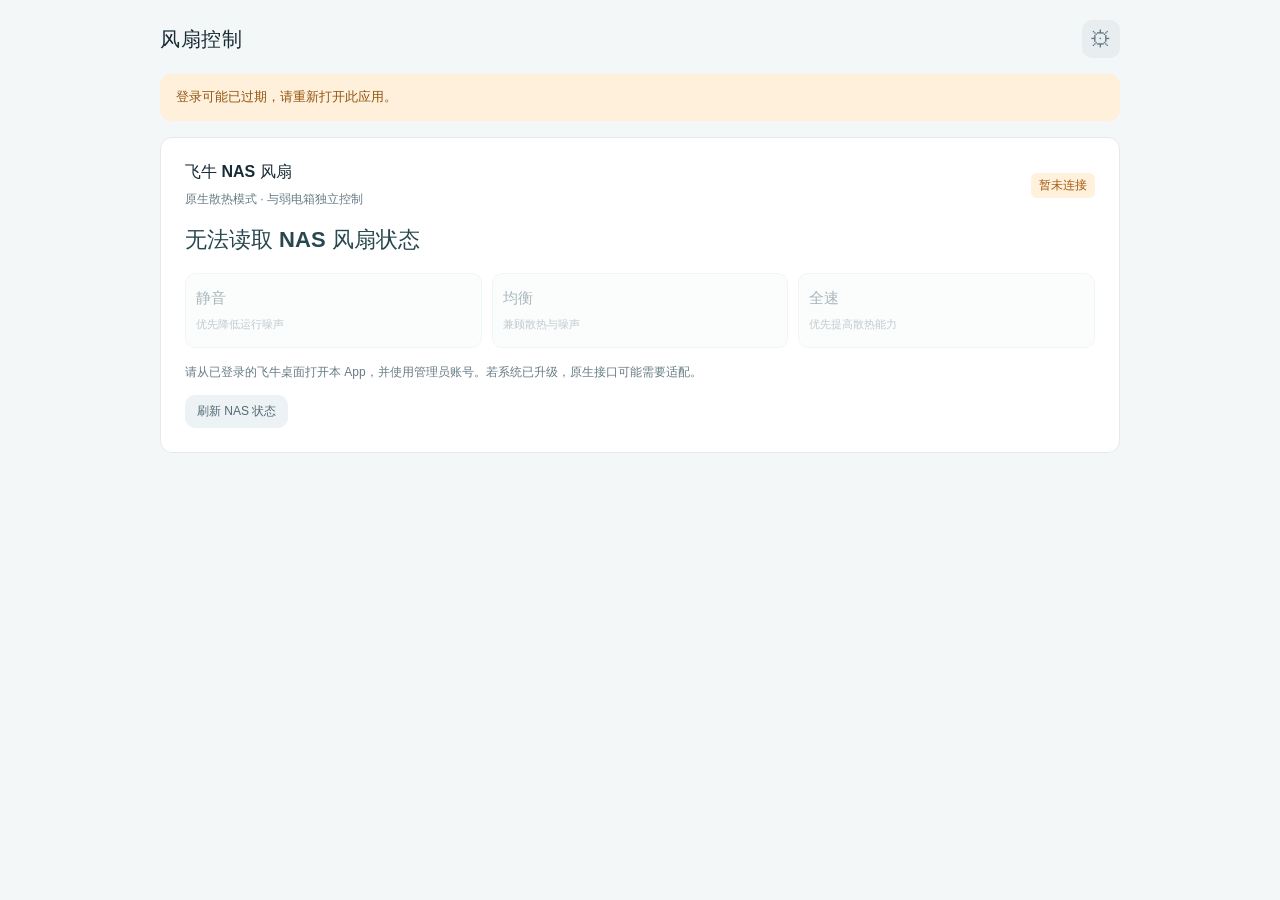
==== packages/resmonpro/app/ui/fan/index.html @ 7d9dfbcb "Integrate NAS and cabinet fan controls into Resource Manager Pro" ====
<!doctype html>
<html lang="zh-CN"><head><meta charset="utf-8"><meta name="viewport" content="width=device-width,initial-scale=1,viewport-fit=cover"><meta name="fan-csrf" content="__CSRF__"><title>风扇控制</title><!--FNOS_IMPORT_MAP--><link rel="stylesheet" href="style.css"><script src="app.js" defer></script></head>
<body><main>
<header><div><div class="eyebrow">设备控制</div><h1>风扇控制</h1></div><button id="settings" class="icon-button" aria-label="连接设置" title="连接设置">⚙</button></header>
<div id="notice" class="notice" role="status" hidden></div>
<section id="setup" class="card setup" hidden><span class="tag">首次连接</span><h2>连接本机 Home Assistant</h2><p>粘贴长期访问令牌，连接已有的弱电箱风扇与温控策略。</p><form id="connection-form"><label for="token">长期访问令牌</label><input id="token" name="token" type="password" autocomplete="off" placeholder="输入令牌" required><label for="fan-entity">风扇实体 ID</label><input id="fan-entity" value="fan.cabinet" required><label for="temperature-entity">温度实体 ID</label><input id="temperature-entity" value="sensor.cabinet_temperature" required><button class="primary" type="submit">连接设备</button><button id="cancel-settings" class="secondary" type="button" hidden>取消</button></form><p class="small">令牌只保存在 NAS 应用数据目录，不会显示在设备页面。连接地址：本机 8123 端口。</p></section>
<section class="card nas-control" aria-labelledby="nas-title"><div class="section-head"><div><h2 id="nas-title">飞牛 NAS 风扇</h2><p class="small nas-subtitle">原生散热模式 · 与弱电箱独立控制</p></div><span id="nas-mode-label" class="tag neutral">正在连接</span></div><div id="nas-rpm" class="nas-rpm">正在读取转速…</div><div class="nas-modes" role="group" aria-label="飞牛风扇模式"><button data-nas-mode="1" disabled><b>静音</b><span>优先降低运行噪声</span></button><button data-nas-mode="2" disabled><b>均衡</b><span>兼顾散热与噪声</span></button><button data-nas-mode="3" disabled><b>全速</b><span>优先提高散热能力</span></button></div><p id="nas-status" class="small" role="status">使用当前飞牛登录读取设备能力，不需要另填 NAS 密码。</p><button id="nas-refresh" class="secondary" type="button">刷新 NAS 状态</button></section>
<div id="dashboard" hidden>
<div class="device-heading"><h2>弱电箱风扇</h2><span class="muted">USB 调速器 · 1–100%</span></div><section class="card hero"><div class="fan-visual"><svg id="fan-icon" viewBox="0 0 120 120" aria-hidden="true"><circle class="fan-ring" cx="60" cy="60" r="54"/><g id="blades"><path d="M60 56C38 51 35 31 44 22C55 10 76 23 72 36Z"/><path d="M64 60C69 38 89 35 98 44C110 55 97 76 84 72Z"/><path d="M60 64C82 69 85 89 76 98C65 110 44 97 48 84Z"/><path d="M56 60C51 82 31 85 22 76C10 65 23 44 36 48Z"/></g><circle class="hub" cx="60" cy="60" r="10"/></svg></div><div class="hero-reading"><span id="fan-state" class="tag">正在读取</span><div class="big-number"><span id="actual-speed">—</span><span class="unit">%</span></div><p id="voltage">设备回读 · 输出电压约 — V</p></div><div class="temperature"><span>弱电箱温度</span><strong><span id="temperature">—</span><small> °C</small></strong><span id="temperature-age" class="small">等待传感器</span></div></section>
<section class="card control"><div class="section-head"><h2>运行模式</h2><span id="mode-label" class="muted">—</span></div><div class="mode-switch" role="group" aria-label="运行模式"><button id="auto-mode" aria-pressed="false">自动温控</button><button id="manual-mode" aria-pressed="false">手动控制</button></div><p id="mode-description" class="description">正在读取控制模式…</p><div class="slider-head"><label for="speed">目标转速</label><strong><output id="target-speed">30</output><span>%</span></strong></div><input type="range" id="speed" min="1" max="100" value="30" step="1" aria-label="目标转速"><div class="range-labels"><span>1% · 约 2.5V</span><span>100% · 约 5V</span></div><div class="presets" role="group" aria-label="快捷档位"><button data-speed="1">最低 <b>1%</b></button><button data-speed="30">低速 <b>30%</b></button><button data-speed="60">高速 <b>60%</b></button><button data-speed="100">满速 <b>100%</b></button></div><div class="actions"><button id="apply" class="primary">应用转速</button><button id="power-off" class="secondary">关闭风扇</button></div><p class="small">应用转速或关闭风扇会切换到手动模式，暂停自动温控，直到你切回自动。</p></section>
<section class="card policy"><div class="section-head"><h2>温控策略参考</h2><span class="tag neutral">原方案默认值</span></div><div class="policy-grid"><div><span>低于 38°C</span><strong>1%</strong></div><div><span>达到 38°C</span><strong>30%</strong></div><div><span>达到 40°C</span><strong>60%</strong></div><div><span>达到 43°C</span><strong>100%</strong></div></div><p>实际运行以 Home Assistant 自动化配置为准。夜间 00:00–06:00 满速。白天低于 41 / 38 / 36°C 持续 10 分钟，逐档降至 60 / 30 / 1%。温度不可用时满速。</p></section>
<footer><span id="sync-time">正在同步…</span><span>电压按默认最低 2.5V 估算 · 无实际转速传感器</span></footer>
</div></main></body></html>
---- packages/resmonpro/app/ui/fan/style.css ----
:root{font-family:-apple-system,BlinkMacSystemFont,"PingFang SC","Microsoft YaHei",sans-serif;color:#172b34;background:#f4f7f8;font-synthesis:none;--accent:#087b68;--muted:#667b84}*{box-sizing:border-box}body{margin:0}main{max-width:960px;margin:auto;padding:30px 28px}header{display:flex;align-items:center;justify-content:space-between;margin:0 0 24px}.eyebrow{font-size:12px;letter-spacing:2px;color:var(--muted);margin-bottom:7px}h1{font-size:25px;letter-spacing:.5px;margin:0;font-weight:650}h2{font-size:16px;font-weight:600;margin:0}button,input{font:inherit}button{cursor:pointer;border:0;border-radius:10px;font-size:14px;transition:background .15s,transform .15s}button:active{transform:translateY(1px)}button:focus-visible,input:focus-visible{outline:3px solid #63c7b5;outline-offset:3px}button:disabled{opacity:.45;cursor:wait}.icon-button{width:38px;height:38px;font-size:22px;color:#647780;background:#e8eef0}.card{background:#fff;border:1px solid #e3eaed;border-radius:18px;padding:24px;margin-bottom:18px;box-shadow:0 4px 16px #1e455104}.hero{display:flex;align-items:center;gap:24px;min-height:204px;background:linear-gradient(115deg,#f9fffd,#fff 70%)}.fan-visual{width:126px;height:126px;flex-shrink:0}svg{width:100%;height:100%}.fan-ring{fill:#e9f5f0;stroke:#d7eae3;stroke-width:1}.hub{fill:#fff;stroke:#087b68;stroke-width:3}#blades{fill:#087b68;transform-origin:60px 60px}.spinning #blades{animation:spin 5s linear infinite}@keyframes spin{to{transform:rotate(360deg)}}.hero-reading{flex:1}.tag{display:inline-block;color:#087b68;background:#e8f5ef;border-radius:6px;padding:4px 8px;font-size:12px;font-weight:500}.tag.off,.tag.neutral{color:#6e7e84;background:#eef2f4}.tag.warning{color:#a45a12;background:#fff1dc}.big-number{font-size:58px;font-weight:600;line-height:1.2;margin-top:8px;letter-spacing:-2px}.unit{font-size:21px;letter-spacing:0;margin-left:4px;color:#77898f}.hero-reading p{font-size:12px;color:var(--muted);margin:7px 0 0}.temperature{border-left:1px solid #e2eaed;padding-left:28px;display:flex;flex-direction:column;gap:9px;font-size:13px;color:var(--muted)}.temperature strong{font-size:30px;color:#223c43;font-weight:550}.temperature small{font-size:15px}.small{font-size:12px;color:var(--muted);line-height:1.7}.section-head{display:flex;align-items:center;justify-content:space-between;gap:12px;margin-bottom:16px}.muted{font-size:12px;color:var(--muted)}.mode-switch{display:flex;padding:4px;background:#f0f4f5;border-radius:12px;gap:4px}.mode-switch button{width:50%;background:transparent;color:#71838b;padding:11px}.mode-switch button[aria-pressed=true]{background:#fff;color:#087b68;box-shadow:0 2px 5px #173a4510;font-weight:600}.description{color:var(--muted);font-size:13px;line-height:1.7;margin:12px 0 24px;min-height:23px}.slider-head{display:flex;justify-content:space-between;align-items:center;margin-bottom:12px;font-size:14px}.slider-head strong{font-size:24px;font-weight:550}.slider-head strong span{font-size:14px;color:var(--muted);margin-left:3px}input[type=range]{width:100%;accent-color:var(--accent);height:24px;margin:0}.range-labels{display:flex;justify-content:space-between;color:#7b8d94;font-size:11px;margin-top:3px}.presets{display:grid;grid-template-columns:repeat(4,1fr);gap:9px;margin:20px 0}.presets button{padding:12px 6px;background:#f5f8f8;border:1px solid #e6edee;color:#74858c;font-size:12px}.presets b{display:block;font-size:16px;margin-top:5px;color:#314f57;font-weight:550}.presets button.selected{background:#eaf6f1;border-color:#94cbb7}.presets button.selected b{color:#087b68}.actions{display:flex;gap:10px}.primary,.secondary{padding:12px 20px;font-weight:500}.primary{background:#087b68;color:white;flex:1}.primary:hover{background:#056451}.secondary{color:#526a74;background:#edf2f4}.control>.small{margin:13px 0 0}.policy-grid{display:grid;grid-template-columns:repeat(4,1fr);gap:12px}.policy-grid div{border-left:2px solid #d9eae4;padding:2px 0 2px 12px}.policy-grid span{display:block;font-size:12px;color:var(--muted);margin-bottom:7px}.policy-grid strong{font-size:19px;font-weight:550}.policy p{font-size:12px;color:var(--muted);line-height:1.85;margin:17px 0 0}footer{display:flex;justify-content:space-between;gap:14px;color:#8a9ba1;font-size:11px;line-height:1.8;padding:0 4px 18px}.notice{padding:13px 16px;border-radius:11px;background:#fff0db;color:#925512;font-size:13px;line-height:1.6;margin-bottom:16px}.notice.success{color:#09674c;background:#e2f3e9}.setup h2{margin:16px 0 0}.setup p{color:var(--muted);font-size:13px;line-height:1.8}.setup label{display:block;font-size:13px;margin:18px 0 8px}.setup input{display:block;width:100%;padding:12px;border:1px solid #ccd9df;border-radius:9px;margin-bottom:14px}.setup button{margin-right:8px}[hidden]{display:none!important}@media(max-width:580px){main{padding:20px 14px}.card{padding:19px;border-radius:15px}.hero{gap:14px;flex-wrap:wrap;min-height:0}.fan-visual{width:94px;height:94px}.big-number{font-size:48px}.temperature{flex-basis:100%;flex-direction:row;justify-content:space-between;align-items:center;padding:16px 0 0;border:0;border-top:1px solid #e2eaed}.temperature strong{font-size:23px}.temperature .small{font-size:10px}.policy-grid{gap:8px}.policy-grid div{padding-left:8px}.policy-grid span{font-size:11px}.actions{gap:8px}.primary,.secondary{padding:12px 15px}footer{flex-direction:column;gap:1px}.description{margin-bottom:19px}}@media(prefers-reduced-motion:reduce){.spinning #blades{animation:none}}

.device-heading{display:flex;align-items:center;justify-content:space-between;margin:24px 4px 14px}.nas-subtitle{margin:6px 0 0}.nas-rpm{font-size:22px;font-weight:550;color:#28474f;margin:3px 0 18px}.nas-modes{display:grid;grid-template-columns:repeat(3,1fr);gap:10px}.nas-modes button{padding:15px 10px;border:1px solid #e3eaed;background:#f7f9fa;color:#42606a;text-align:left}.nas-modes b{display:block;font-size:15px;font-weight:550;margin-bottom:7px}.nas-modes span{font-size:11px;color:#788d95}.nas-modes button[aria-pressed=true]{background:#eaf6f1;border-color:#80bfa9;color:#087b68}.nas-control>.secondary{font-size:12px;padding:8px 12px}.nas-control>.small{margin:14px 0 12px}@media(max-width:580px){.nas-modes{gap:7px}.nas-modes button{padding:13px 9px}.nas-modes span{font-size:10px}.nas-rpm{font-size:19px}}

:root{--accent:#3487fb}main{padding:20px;max-width:1000px}.eyebrow{display:none}h1{font-size:20px}.card{box-shadow:none;border-radius:12px}header{margin-bottom:16px}.primary{background:#3487fb}.primary:hover{background:#246fda}.mode-switch button[aria-pressed=true],.presets button.selected b,.nas-modes button[aria-pressed=true]{color:#3487fb}.hero{background:#fff}
:root[data-theme=dark]{color-scheme:dark;color:#eeeef3;background:#1e1e22;--muted:#92929a}:root[data-theme=dark] .card{background:#28282d;border-color:#3a3a41}:root[data-theme=dark] .hero{background:#28282d}:root[data-theme=dark] button,:root[data-theme=dark] .mode-switch,:root[data-theme=dark] input:not([type=range]){background:#38383d;color:#eeeef3;border-color:#48484e}:root[data-theme=dark] button[aria-pressed=true],:root[data-theme=dark] .presets button.selected{background:#253c5a;border-color:#3487fb}:root[data-theme=dark] .primary{background:#3487fb}:root[data-theme=dark] .temperature strong,:root[data-theme=dark] .nas-rpm,:root[data-theme=dark] .presets b{color:#eeeef3}
@media(max-width:580px){main{padding:14px 12px}.card{padding:16px}.section-head,.device-heading{flex-wrap:wrap}.temperature{flex-wrap:wrap}.nas-modes span{line-height:1.5}.nas-modes button{min-width:0}.presets{grid-template-columns:repeat(2,1fr)}.policy-grid{grid-template-columns:repeat(2,1fr)}}
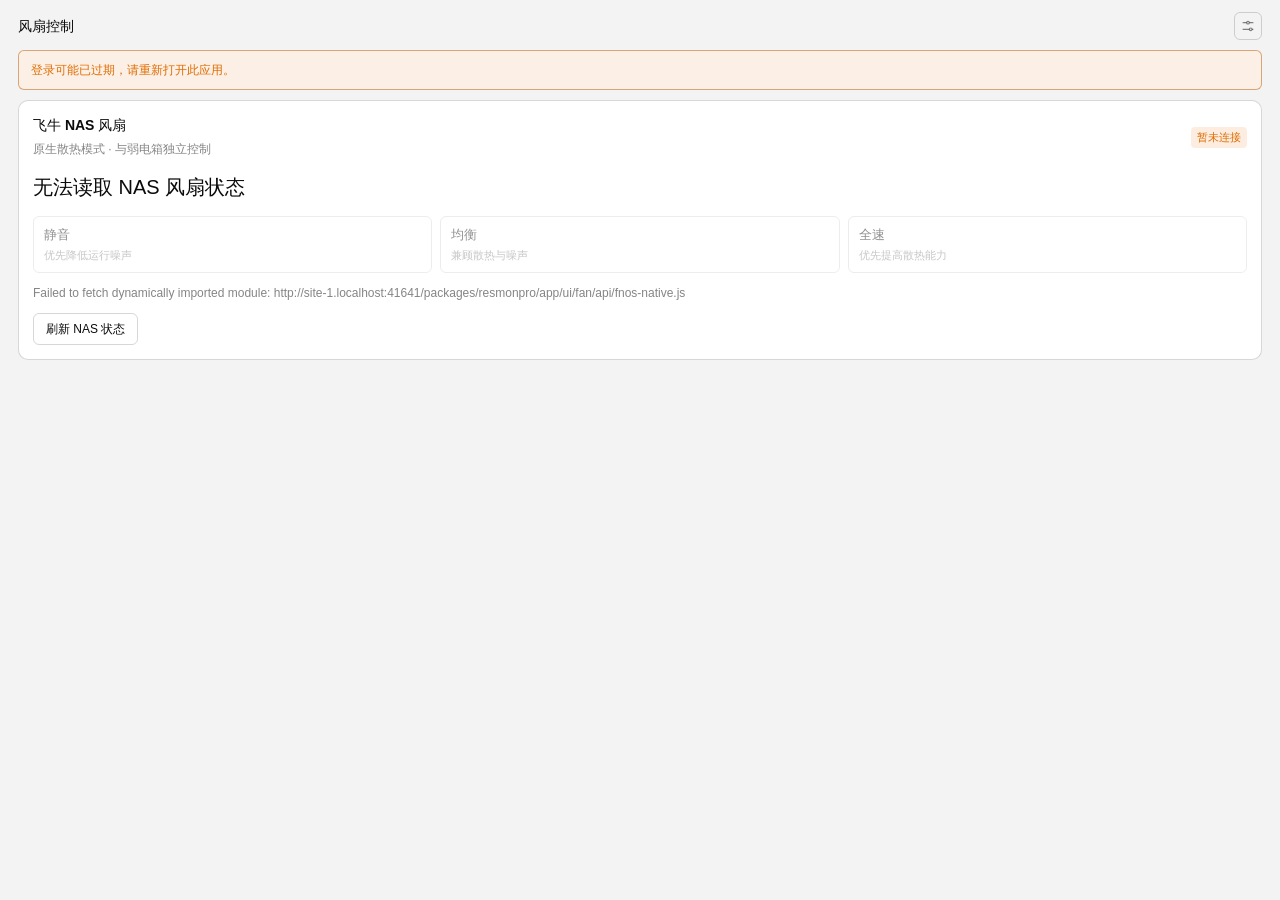
==== commit 589f6f46: "Match fan controls to shared Pro theme and compact components" ====
--- a/packages/resmonpro/app/ui/fan/index.html
+++ b/packages/resmonpro/app/ui/fan/index.html
@@ -1,7 +1,7 @@
 <!doctype html>
 <html lang="zh-CN"><head><meta charset="utf-8"><meta name="viewport" content="width=device-width,initial-scale=1,viewport-fit=cover"><meta name="fan-csrf" content="__CSRF__"><title>风扇控制</title><!--FNOS_IMPORT_MAP--><link rel="stylesheet" href="style.css"><script src="app.js" defer></script></head>
 <body><main>
-<header><div><div class="eyebrow">设备控制</div><h1>风扇控制</h1></div><button id="settings" class="icon-button" aria-label="连接设置" title="连接设置">⚙</button></header>
+<header><div><h1>风扇控制</h1></div><button id="settings" class="icon-button" aria-label="连接设置" title="连接设置"><svg viewBox="0 0 24 24" fill="none" stroke="currentColor" stroke-width="1.7" aria-hidden="true"><path d="M4 7h6m4 0h6M4 17h10m4 0h2"/><circle cx="12" cy="7" r="2"/><circle cx="16" cy="17" r="2"/></svg></button></header>
 <div id="notice" class="notice" role="status" hidden></div>
 <section id="setup" class="card setup" hidden><span class="tag">首次连接</span><h2>连接本机 Home Assistant</h2><p>粘贴长期访问令牌，连接已有的弱电箱风扇与温控策略。</p><form id="connection-form"><label for="token">长期访问令牌</label><input id="token" name="token" type="password" autocomplete="off" placeholder="输入令牌" required><label for="fan-entity">风扇实体 ID</label><input id="fan-entity" value="fan.cabinet" required><label for="temperature-entity">温度实体 ID</label><input id="temperature-entity" value="sensor.cabinet_temperature" required><button class="primary" type="submit">连接设备</button><button id="cancel-settings" class="secondary" type="button" hidden>取消</button></form><p class="small">令牌只保存在 NAS 应用数据目录，不会显示在设备页面。连接地址：本机 8123 端口。</p></section>
 <section class="card nas-control" aria-labelledby="nas-title"><div class="section-head"><div><h2 id="nas-title">飞牛 NAS 风扇</h2><p class="small nas-subtitle">原生散热模式 · 与弱电箱独立控制</p></div><span id="nas-mode-label" class="tag neutral">正在连接</span></div><div id="nas-rpm" class="nas-rpm">正在读取转速…</div><div class="nas-modes" role="group" aria-label="飞牛风扇模式"><button data-nas-mode="1" disabled><b>静音</b><span>优先降低运行噪声</span></button><button data-nas-mode="2" disabled><b>均衡</b><span>兼顾散热与噪声</span></button><button data-nas-mode="3" disabled><b>全速</b><span>优先提高散热能力</span></button></div><p id="nas-status" class="small" role="status">使用当前飞牛登录读取设备能力，不需要另填 NAS 密码。</p><button id="nas-refresh" class="secondary" type="button">刷新 NAS 状态</button></section>
--- a/packages/resmonpro/app/ui/fan/style.css
+++ b/packages/resmonpro/app/ui/fan/style.css
@@ -1,7 +1,106 @@
-:root{font-family:-apple-system,BlinkMacSystemFont,"PingFang SC","Microsoft YaHei",sans-serif;color:#172b34;background:#f4f7f8;font-synthesis:none;--accent:#087b68;--muted:#667b84}*{box-sizing:border-box}body{margin:0}main{max-width:960px;margin:auto;padding:30px 28px}header{display:flex;align-items:center;justify-content:space-between;margin:0 0 24px}.eyebrow{font-size:12px;letter-spacing:2px;color:var(--muted);margin-bottom:7px}h1{font-size:25px;letter-spacing:.5px;margin:0;font-weight:650}h2{font-size:16px;font-weight:600;margin:0}button,input{font:inherit}button{cursor:pointer;border:0;border-radius:10px;font-size:14px;transition:background .15s,transform .15s}button:active{transform:translateY(1px)}button:focus-visible,input:focus-visible{outline:3px solid #63c7b5;outline-offset:3px}button:disabled{opacity:.45;cursor:wait}.icon-button{width:38px;height:38px;font-size:22px;color:#647780;background:#e8eef0}.card{background:#fff;border:1px solid #e3eaed;border-radius:18px;padding:24px;margin-bottom:18px;box-shadow:0 4px 16px #1e455104}.hero{display:flex;align-items:center;gap:24px;min-height:204px;background:linear-gradient(115deg,#f9fffd,#fff 70%)}.fan-visual{width:126px;height:126px;flex-shrink:0}svg{width:100%;height:100%}.fan-ring{fill:#e9f5f0;stroke:#d7eae3;stroke-width:1}.hub{fill:#fff;stroke:#087b68;stroke-width:3}#blades{fill:#087b68;transform-origin:60px 60px}.spinning #blades{animation:spin 5s linear infinite}@keyframes spin{to{transform:rotate(360deg)}}.hero-reading{flex:1}.tag{display:inline-block;color:#087b68;background:#e8f5ef;border-radius:6px;padding:4px 8px;font-size:12px;font-weight:500}.tag.off,.tag.neutral{color:#6e7e84;background:#eef2f4}.tag.warning{color:#a45a12;background:#fff1dc}.big-number{font-size:58px;font-weight:600;line-height:1.2;margin-top:8px;letter-spacing:-2px}.unit{font-size:21px;letter-spacing:0;margin-left:4px;color:#77898f}.hero-reading p{font-size:12px;color:var(--muted);margin:7px 0 0}.temperature{border-left:1px solid #e2eaed;padding-left:28px;display:flex;flex-direction:column;gap:9px;font-size:13px;color:var(--muted)}.temperature strong{font-size:30px;color:#223c43;font-weight:550}.temperature small{font-size:15px}.small{font-size:12px;color:var(--muted);line-height:1.7}.section-head{display:flex;align-items:center;justify-content:space-between;gap:12px;margin-bottom:16px}.muted{font-size:12px;color:var(--muted)}.mode-switch{display:flex;padding:4px;background:#f0f4f5;border-radius:12px;gap:4px}.mode-switch button{width:50%;background:transparent;color:#71838b;padding:11px}.mode-switch button[aria-pressed=true]{background:#fff;color:#087b68;box-shadow:0 2px 5px #173a4510;font-weight:600}.description{color:var(--muted);font-size:13px;line-height:1.7;margin:12px 0 24px;min-height:23px}.slider-head{display:flex;justify-content:space-between;align-items:center;margin-bottom:12px;font-size:14px}.slider-head strong{font-size:24px;font-weight:550}.slider-head strong span{font-size:14px;color:var(--muted);margin-left:3px}input[type=range]{width:100%;accent-color:var(--accent);height:24px;margin:0}.range-labels{display:flex;justify-content:space-between;color:#7b8d94;font-size:11px;margin-top:3px}.presets{display:grid;grid-template-columns:repeat(4,1fr);gap:9px;margin:20px 0}.presets button{padding:12px 6px;background:#f5f8f8;border:1px solid #e6edee;color:#74858c;font-size:12px}.presets b{display:block;font-size:16px;margin-top:5px;color:#314f57;font-weight:550}.presets button.selected{background:#eaf6f1;border-color:#94cbb7}.presets button.selected b{color:#087b68}.actions{display:flex;gap:10px}.primary,.secondary{padding:12px 20px;font-weight:500}.primary{background:#087b68;color:white;flex:1}.primary:hover{background:#056451}.secondary{color:#526a74;background:#edf2f4}.control>.small{margin:13px 0 0}.policy-grid{display:grid;grid-template-columns:repeat(4,1fr);gap:12px}.policy-grid div{border-left:2px solid #d9eae4;padding:2px 0 2px 12px}.policy-grid span{display:block;font-size:12px;color:var(--muted);margin-bottom:7px}.policy-grid strong{font-size:19px;font-weight:550}.policy p{font-size:12px;color:var(--muted);line-height:1.85;margin:17px 0 0}footer{display:flex;justify-content:space-between;gap:14px;color:#8a9ba1;font-size:11px;line-height:1.8;padding:0 4px 18px}.notice{padding:13px 16px;border-radius:11px;background:#fff0db;color:#925512;font-size:13px;line-height:1.6;margin-bottom:16px}.notice.success{color:#09674c;background:#e2f3e9}.setup h2{margin:16px 0 0}.setup p{color:var(--muted);font-size:13px;line-height:1.8}.setup label{display:block;font-size:13px;margin:18px 0 8px}.setup input{display:block;width:100%;padding:12px;border:1px solid #ccd9df;border-radius:9px;margin-bottom:14px}.setup button{margin-right:8px}[hidden]{display:none!important}@media(max-width:580px){main{padding:20px 14px}.card{padding:19px;border-radius:15px}.hero{gap:14px;flex-wrap:wrap;min-height:0}.fan-visual{width:94px;height:94px}.big-number{font-size:48px}.temperature{flex-basis:100%;flex-direction:row;justify-content:space-between;align-items:center;padding:16px 0 0;border:0;border-top:1px solid #e2eaed}.temperature strong{font-size:23px}.temperature .small{font-size:10px}.policy-grid{gap:8px}.policy-grid div{padding-left:8px}.policy-grid span{font-size:11px}.actions{gap:8px}.primary,.secondary{padding:12px 15px}footer{flex-direction:column;gap:1px}.description{margin-bottom:19px}}@media(prefers-reduced-motion:reduce){.spinning #blades{animation:none}}
-
-.device-heading{display:flex;align-items:center;justify-content:space-between;margin:24px 4px 14px}.nas-subtitle{margin:6px 0 0}.nas-rpm{font-size:22px;font-weight:550;color:#28474f;margin:3px 0 18px}.nas-modes{display:grid;grid-template-columns:repeat(3,1fr);gap:10px}.nas-modes button{padding:15px 10px;border:1px solid #e3eaed;background:#f7f9fa;color:#42606a;text-align:left}.nas-modes b{display:block;font-size:15px;font-weight:550;margin-bottom:7px}.nas-modes span{font-size:11px;color:#788d95}.nas-modes button[aria-pressed=true]{background:#eaf6f1;border-color:#80bfa9;color:#087b68}.nas-control>.secondary{font-size:12px;padding:8px 12px}.nas-control>.small{margin:14px 0 12px}@media(max-width:580px){.nas-modes{gap:7px}.nas-modes button{padding:13px 9px}.nas-modes span{font-size:10px}.nas-rpm{font-size:19px}}
-
-:root{--accent:#3487fb}main{padding:20px;max-width:1000px}.eyebrow{display:none}h1{font-size:20px}.card{box-shadow:none;border-radius:12px}header{margin-bottom:16px}.primary{background:#3487fb}.primary:hover{background:#246fda}.mode-switch button[aria-pressed=true],.presets button.selected b,.nas-modes button[aria-pressed=true]{color:#3487fb}.hero{background:#fff}
-:root[data-theme=dark]{color-scheme:dark;color:#eeeef3;background:#1e1e22;--muted:#92929a}:root[data-theme=dark] .card{background:#28282d;border-color:#3a3a41}:root[data-theme=dark] .hero{background:#28282d}:root[data-theme=dark] button,:root[data-theme=dark] .mode-switch,:root[data-theme=dark] input:not([type=range]){background:#38383d;color:#eeeef3;border-color:#48484e}:root[data-theme=dark] button[aria-pressed=true],:root[data-theme=dark] .presets button.selected{background:#253c5a;border-color:#3487fb}:root[data-theme=dark] .primary{background:#3487fb}:root[data-theme=dark] .temperature strong,:root[data-theme=dark] .nas-rpm,:root[data-theme=dark] .presets b{color:#eeeef3}
-@media(max-width:580px){main{padding:14px 12px}.card{padding:16px}.section-head,.device-heading{flex-wrap:wrap}.temperature{flex-wrap:wrap}.nas-modes span{line-height:1.5}.nas-modes button{min-width:0}.presets{grid-template-columns:repeat(2,1fr)}.policy-grid{grid-template-columns:repeat(2,1fr)}}
+:root {
+  color-scheme: light dark;
+  --bg:#f3f3f3; --panel:#fff; --tile:#f0f0f3; --line:rgba(11,11,12,.16);
+  --text:#0b0b0c; --muted:rgba(11,11,12,.5); --accent:#0066ff;
+  --success:#009e61; --warning:#e06c00;
+  --font:"PingFang SC","SF Pro Text","Helvetica Neue",Helvetica,Arial,sans-serif;
+  font-family:var(--font); font-size:14px; font-synthesis:none;
+}
+@media(prefers-color-scheme:dark) {
+  :root:not([data-theme=light]) {--bg:#1e1e22;--panel:#28282d;--tile:#38383d;--line:#3a3a41;--text:#eeeef3;--muted:#92929a;--accent:#3487fb;--success:#40b786;--warning:#f5bc62}
+}
+:root[data-theme=dark] {--bg:#1e1e22;--panel:#28282d;--tile:#38383d;--line:#3a3a41;--text:#eeeef3;--muted:#92929a;--accent:#3487fb;--success:#40b786;--warning:#f5bc62}
+*{box-sizing:border-box}
+html,body{margin:0;min-height:100%;background:var(--bg);color:var(--text)}
+body{font:14px/1.5 var(--font)}
+main{width:100%;max-width:1600px;margin:auto;padding:12px 18px}
+header{display:flex;align-items:center;justify-content:space-between;gap:12px;min-height:28px;margin-bottom:10px}
+h1,h2{margin:0;font-size:14px;line-height:1.5;font-weight:600}
+button,input{font:inherit;color:inherit}
+button{cursor:pointer;border:1px solid var(--line);border-radius:6px;background:transparent;padding:6px 9px;font-size:12px;line-height:1.5;min-height:28px;transition:background .15s,border-color .15s}
+button:hover{background:var(--tile)}
+button:focus-visible,input:focus-visible{outline:2px solid var(--accent);outline-offset:2px}
+button:disabled{opacity:.45;cursor:default}
+.icon-button{width:28px;height:28px;min-height:28px;padding:5px;color:var(--muted)}
+.icon-button svg{display:block;width:16px;height:16px}
+.card{background:var(--panel);border:1px solid var(--line);border-radius:10px;padding:14px;margin-bottom:12px;min-width:0}
+.section-head{display:flex;align-items:center;justify-content:space-between;gap:8px;margin-bottom:12px;flex-wrap:wrap}
+.small,.muted,.description,.range-labels,footer{color:var(--muted);font-size:12px;line-height:1.7}
+.small{margin:8px 0 0}
+.tag{display:inline-block;border-radius:4px;padding:2px 6px;font-size:11px;font-weight:400;color:var(--success);background:color-mix(in srgb,var(--success) 12%,transparent);white-space:nowrap}
+.tag.off,.tag.neutral{color:var(--muted);background:var(--tile)}
+.tag.warning{color:var(--warning);background:color-mix(in srgb,var(--warning) 12%,transparent)}
+.nas-control .tag:not(.warning):not(.neutral){color:var(--accent);background:color-mix(in srgb,var(--accent) 12%,transparent)}
+.nas-subtitle{margin:3px 0 0}
+.nas-rpm{font-size:20px;font-weight:500;font-variant-numeric:tabular-nums;margin:4px 0 14px}
+.nas-modes{display:grid;grid-template-columns:repeat(3,minmax(0,1fr));gap:8px}
+.nas-modes button{padding:8px 10px;text-align:left;background:transparent}
+.nas-modes b{display:block;font-size:13px;font-weight:500}
+.nas-modes span{display:block;font-size:11px;color:var(--muted);margin-top:3px}
+.nas-modes button[aria-pressed=true],.presets button.selected{background:color-mix(in srgb,var(--accent) 10%,var(--panel));border-color:var(--accent);color:var(--accent)}
+.nas-control>.small{margin:10px 0}
+.device-heading{display:flex;align-items:center;justify-content:space-between;gap:8px;flex-wrap:wrap;margin:16px 0 8px}
+.hero{display:flex;align-items:center;gap:16px;min-height:110px}
+.fan-visual{width:56px;height:56px;flex-shrink:0}
+.fan-visual svg{display:block;width:100%;height:100%}
+.fan-ring{fill:color-mix(in srgb,var(--accent) 8%,var(--panel));stroke:var(--line);stroke-width:1}
+.hub{fill:var(--panel);stroke:var(--accent);stroke-width:3}
+#blades{fill:var(--accent);transform-origin:60px 60px}
+.spinning #blades{animation:spin 8s linear infinite}
+@keyframes spin{to{transform:rotate(360deg)}}
+.hero-reading{flex:1;min-width:0}
+.big-number{font-size:32px;line-height:1.3;font-weight:500;font-variant-numeric:tabular-nums;margin-top:4px}
+.unit{font-size:14px;margin-left:3px;color:var(--muted)}
+.hero-reading p{font-size:11px;color:var(--muted);margin:3px 0 0}
+.temperature{border-left:1px solid var(--line);padding-left:20px;display:flex;flex-direction:column;gap:3px;font-size:12px;color:var(--muted)}
+.temperature strong{font-size:24px;font-weight:500;color:var(--text);font-variant-numeric:tabular-nums}
+.temperature small{font-size:13px}
+.temperature .small{margin:0;font-size:11px}
+.mode-switch{display:inline-flex;max-width:100%;gap:0;border:1px solid var(--line);border-radius:6px;overflow:hidden}
+.mode-switch button{border:0;border-radius:0;padding:6px 14px;color:var(--muted)}
+.mode-switch button+button{border-left:1px solid var(--line)}
+.mode-switch button[aria-pressed=true]{background:var(--accent);color:#fff}
+.description{margin:10px 0 16px}
+.slider-head{display:flex;justify-content:space-between;align-items:center;margin-bottom:8px;font-size:12px}
+.slider-head strong{font-size:18px;font-weight:500;font-variant-numeric:tabular-nums}
+.slider-head strong span{font-size:12px;color:var(--muted);margin-left:3px}
+input[type=range]{width:100%;accent-color:var(--accent);height:24px;margin:0}
+.range-labels{display:flex;justify-content:space-between;gap:8px;font-size:11px}
+.presets{display:grid;grid-template-columns:repeat(4,minmax(0,1fr));gap:8px;margin:12px 0}
+.presets button{padding:6px 9px;color:var(--muted)}
+.presets b{font-size:13px;font-weight:500;margin-left:5px;color:var(--text)}
+.presets button.selected b{color:var(--accent)}
+.actions{display:flex;flex-wrap:wrap;gap:8px}
+.primary,.secondary{padding:6px 12px;font-weight:400}
+.primary{background:var(--accent);border-color:var(--accent);color:#fff}
+.primary:hover{background:color-mix(in srgb,var(--accent) 85%,var(--text))}
+.secondary{color:var(--text);background:transparent}
+.control>.small{margin:10px 0 0}
+.policy-grid{display:grid;grid-template-columns:repeat(4,minmax(0,1fr));gap:12px}
+.policy-grid div{border-left:2px solid var(--line);padding:0 0 0 10px}
+.policy-grid span{display:block;font-size:11px;color:var(--muted);margin-bottom:4px}
+.policy-grid strong{font-size:18px;font-weight:500}
+.policy p{font-size:12px;color:var(--muted);line-height:1.7;margin:12px 0 0}
+footer{display:flex;justify-content:space-between;gap:8px;flex-wrap:wrap;font-size:10px;padding:0 0 4px}
+.notice{padding:9px 12px;border:1px solid color-mix(in srgb,var(--warning) 40%,var(--line));border-radius:6px;background:color-mix(in srgb,var(--warning) 10%,var(--panel));color:var(--warning);font-size:12px;line-height:1.7;margin-bottom:10px}
+.notice.success{color:var(--success);border-color:color-mix(in srgb,var(--success) 40%,var(--line));background:color-mix(in srgb,var(--success) 10%,var(--panel))}
+.setup h2{margin-top:12px}
+.setup p{color:var(--muted);font-size:12px;line-height:1.7}
+.setup label{display:block;font-size:12px;margin:12px 0 6px}
+.setup input{display:block;width:100%;padding:6px 9px;background:var(--panel);border:1px solid var(--line);border-radius:6px;margin-bottom:10px}
+.setup button{margin-right:8px}
+[hidden]{display:none!important}
+@media(max-width:580px){
+ main{padding:16px 12px}
+ .card{padding:16px;border-radius:16px}
+ .hero{gap:12px;flex-wrap:wrap;min-height:0}
+ .fan-visual{width:48px;height:48px}
+ .temperature{flex-basis:100%;flex-direction:row;justify-content:space-between;align-items:center;flex-wrap:wrap;gap:6px;padding:12px 0 0;border:0;border-top:1px solid var(--line)}
+ .temperature strong{font-size:20px}
+ .nas-modes{gap:6px}
+ .nas-modes button{padding:8px}
+ .nas-modes span{font-size:10px;line-height:1.5}
+ .presets{grid-template-columns:repeat(2,minmax(0,1fr))}
+ .policy-grid{grid-template-columns:repeat(2,minmax(0,1fr));gap:12px}
+}
+@media(prefers-reduced-motion:reduce){.spinning #blades{animation:none}}
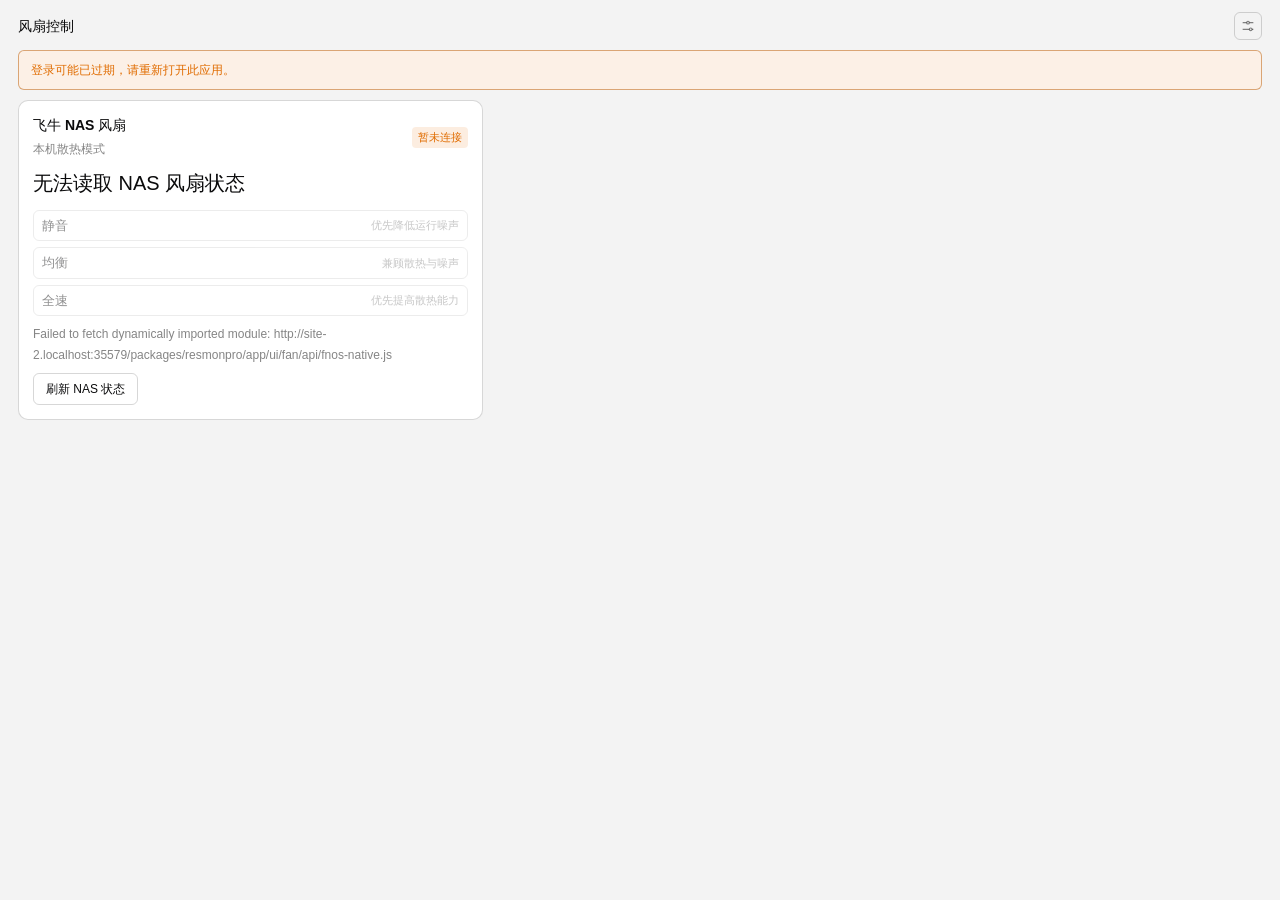
==== commit 08dd31ed: "Arrange desktop fan controls in compact side-by-side panels" ====
--- a/packages/resmonpro/app/ui/fan/index.html
+++ b/packages/resmonpro/app/ui/fan/index.html
@@ -4,10 +4,15 @@
 <header><div><h1>风扇控制</h1></div><button id="settings" class="icon-button" aria-label="连接设置" title="连接设置"><svg viewBox="0 0 24 24" fill="none" stroke="currentColor" stroke-width="1.7" aria-hidden="true"><path d="M4 7h6m4 0h6M4 17h10m4 0h2"/><circle cx="12" cy="7" r="2"/><circle cx="16" cy="17" r="2"/></svg></button></header>
 <div id="notice" class="notice" role="status" hidden></div>
 <section id="setup" class="card setup" hidden><span class="tag">首次连接</span><h2>连接本机 Home Assistant</h2><p>粘贴长期访问令牌，连接已有的弱电箱风扇与温控策略。</p><form id="connection-form"><label for="token">长期访问令牌</label><input id="token" name="token" type="password" autocomplete="off" placeholder="输入令牌" required><label for="fan-entity">风扇实体 ID</label><input id="fan-entity" value="fan.cabinet" required><label for="temperature-entity">温度实体 ID</label><input id="temperature-entity" value="sensor.cabinet_temperature" required><button class="primary" type="submit">连接设备</button><button id="cancel-settings" class="secondary" type="button" hidden>取消</button></form><p class="small">令牌只保存在 NAS 应用数据目录，不会显示在设备页面。连接地址：本机 8123 端口。</p></section>
-<section class="card nas-control" aria-labelledby="nas-title"><div class="section-head"><div><h2 id="nas-title">飞牛 NAS 风扇</h2><p class="small nas-subtitle">原生散热模式 · 与弱电箱独立控制</p></div><span id="nas-mode-label" class="tag neutral">正在连接</span></div><div id="nas-rpm" class="nas-rpm">正在读取转速…</div><div class="nas-modes" role="group" aria-label="飞牛风扇模式"><button data-nas-mode="1" disabled><b>静音</b><span>优先降低运行噪声</span></button><button data-nas-mode="2" disabled><b>均衡</b><span>兼顾散热与噪声</span></button><button data-nas-mode="3" disabled><b>全速</b><span>优先提高散热能力</span></button></div><p id="nas-status" class="small" role="status">使用当前飞牛登录读取设备能力，不需要另填 NAS 密码。</p><button id="nas-refresh" class="secondary" type="button">刷新 NAS 状态</button></section>
+<div class="fan-layout"><div class="nas-column">
+<section class="card nas-control" aria-labelledby="nas-title"><div class="section-head"><div><h2 id="nas-title">飞牛 NAS 风扇</h2><p class="small nas-subtitle">本机散热模式</p></div><span id="nas-mode-label" class="tag neutral">正在连接</span></div><div id="nas-rpm" class="nas-rpm">正在读取转速…</div><div class="nas-modes" role="group" aria-label="飞牛风扇模式"><button data-nas-mode="1" disabled><b>静音</b><span>优先降低运行噪声</span></button><button data-nas-mode="2" disabled><b>均衡</b><span>兼顾散热与噪声</span></button><button data-nas-mode="3" disabled><b>全速</b><span>优先提高散热能力</span></button></div><p id="nas-status" class="small" role="status">使用当前飞牛登录读取设备能力，不需要另填 NAS 密码。</p><button id="nas-refresh" class="secondary" type="button">刷新 NAS 状态</button></section>
+<section id="fan-policy" class="card policy" hidden><div class="section-head"><h2>温控策略参考</h2><span class="tag neutral">原方案默认值</span></div><div class="policy-grid"><div><span>低于 38°C</span><strong>1%</strong></div><div><span>达到 38°C</span><strong>30%</strong></div><div><span>达到 40°C</span><strong>60%</strong></div><div><span>达到 43°C</span><strong>100%</strong></div></div><p>实际运行以 Home Assistant 自动化配置为准。夜间 00:00–06:00 满速。白天低于 41 / 38 / 36°C 持续 10 分钟，逐档降至 60 / 30 / 1%。温度不可用时满速。</p></section>
+</div>
 <div id="dashboard" hidden>
-<div class="device-heading"><h2>弱电箱风扇</h2><span class="muted">USB 调速器 · 1–100%</span></div><section class="card hero"><div class="fan-visual"><svg id="fan-icon" viewBox="0 0 120 120" aria-hidden="true"><circle class="fan-ring" cx="60" cy="60" r="54"/><g id="blades"><path d="M60 56C38 51 35 31 44 22C55 10 76 23 72 36Z"/><path d="M64 60C69 38 89 35 98 44C110 55 97 76 84 72Z"/><path d="M60 64C82 69 85 89 76 98C65 110 44 97 48 84Z"/><path d="M56 60C51 82 31 85 22 76C10 65 23 44 36 48Z"/></g><circle class="hub" cx="60" cy="60" r="10"/></svg></div><div class="hero-reading"><span id="fan-state" class="tag">正在读取</span><div class="big-number"><span id="actual-speed">—</span><span class="unit">%</span></div><p id="voltage">设备回读 · 输出电压约 — V</p></div><div class="temperature"><span>弱电箱温度</span><strong><span id="temperature">—</span><small> °C</small></strong><span id="temperature-age" class="small">等待传感器</span></div></section>
-<section class="card control"><div class="section-head"><h2>运行模式</h2><span id="mode-label" class="muted">—</span></div><div class="mode-switch" role="group" aria-label="运行模式"><button id="auto-mode" aria-pressed="false">自动温控</button><button id="manual-mode" aria-pressed="false">手动控制</button></div><p id="mode-description" class="description">正在读取控制模式…</p><div class="slider-head"><label for="speed">目标转速</label><strong><output id="target-speed">30</output><span>%</span></strong></div><input type="range" id="speed" min="1" max="100" value="30" step="1" aria-label="目标转速"><div class="range-labels"><span>1% · 约 2.5V</span><span>100% · 约 5V</span></div><div class="presets" role="group" aria-label="快捷档位"><button data-speed="1">最低 <b>1%</b></button><button data-speed="30">低速 <b>30%</b></button><button data-speed="60">高速 <b>60%</b></button><button data-speed="100">满速 <b>100%</b></button></div><div class="actions"><button id="apply" class="primary">应用转速</button><button id="power-off" class="secondary">关闭风扇</button></div><p class="small">应用转速或关闭风扇会切换到手动模式，暂停自动温控，直到你切回自动。</p></section>
-<section class="card policy"><div class="section-head"><h2>温控策略参考</h2><span class="tag neutral">原方案默认值</span></div><div class="policy-grid"><div><span>低于 38°C</span><strong>1%</strong></div><div><span>达到 38°C</span><strong>30%</strong></div><div><span>达到 40°C</span><strong>60%</strong></div><div><span>达到 43°C</span><strong>100%</strong></div></div><p>实际运行以 Home Assistant 自动化配置为准。夜间 00:00–06:00 满速。白天低于 41 / 38 / 36°C 持续 10 分钟，逐档降至 60 / 30 / 1%。温度不可用时满速。</p></section>
+<section class="card cabinet-card">
+<div class="device-heading"><h2>弱电箱风扇</h2><span class="muted">USB 调速器 · 1–100%</span></div><div class="hero"><div class="fan-visual"><svg id="fan-icon" viewBox="0 0 120 120" aria-hidden="true"><circle class="fan-ring" cx="60" cy="60" r="54"/><g id="blades"><path d="M60 56C38 51 35 31 44 22C55 10 76 23 72 36Z"/><path d="M64 60C69 38 89 35 98 44C110 55 97 76 84 72Z"/><path d="M60 64C82 69 85 89 76 98C65 110 44 97 48 84Z"/><path d="M56 60C51 82 31 85 22 76C10 65 23 44 36 48Z"/></g><circle class="hub" cx="60" cy="60" r="10"/></svg></div><div class="hero-reading"><span id="fan-state" class="tag">正在读取</span><div class="big-number"><span id="actual-speed">—</span><span class="unit">%</span></div><p id="voltage">设备回读 · 输出电压约 — V</p></div><div class="temperature"><span>弱电箱温度</span><strong><span id="temperature">—</span><small> °C</small></strong><span id="temperature-age" class="small">等待传感器</span></div></div>
+<div class="control"><div class="section-head"><h2>运行模式</h2><span id="mode-label" class="muted">—</span></div><div class="mode-switch" role="group" aria-label="运行模式"><button id="auto-mode" aria-pressed="false">自动温控</button><button id="manual-mode" aria-pressed="false">手动控制</button></div><p id="mode-description" class="description">正在读取控制模式…</p><div class="slider-head"><label for="speed">目标转速</label><strong><output id="target-speed">30</output><span>%</span></strong></div><input type="range" id="speed" min="1" max="100" value="30" step="1" aria-label="目标转速"><div class="range-labels"><span>1% · 约 2.5V</span><span>100% · 约 5V</span></div><div class="presets" role="group" aria-label="快捷档位"><button data-speed="1">最低 <b>1%</b></button><button data-speed="30">低速 <b>30%</b></button><button data-speed="60">高速 <b>60%</b></button><button data-speed="100">满速 <b>100%</b></button></div><div class="actions"><button id="apply" class="primary">应用转速</button><button id="power-off" class="secondary">关闭风扇</button></div><p class="small">应用转速或关闭风扇会切换到手动模式，暂停自动温控，直到你切回自动。</p></div>
+</section>
+
 <footer><span id="sync-time">正在同步…</span><span>电压按默认最低 2.5V 估算 · 无实际转速传感器</span></footer>
-</div></main></body></html>
+</div></div></main></body></html>
--- a/packages/resmonpro/app/ui/fan/style.css
+++ b/packages/resmonpro/app/ui/fan/style.css
@@ -104,3 +104,48 @@
  .policy-grid{grid-template-columns:repeat(2,minmax(0,1fr));gap:12px}
 }
 @media(prefers-reduced-motion:reduce){.spinning #blades{animation:none}}
+
+/* Use the desktop width for two independent device panels. */
+.fan-layout{display:grid;grid-template-columns:minmax(250px,.85fr) minmax(0,1.4fr);gap:14px;align-items:start}
+.nas-column,#dashboard{min-width:0}
+.cabinet-card .device-heading{margin:0 0 12px}
+.cabinet-card .hero{padding-bottom:14px;margin-bottom:14px;border-bottom:1px solid var(--line);min-height:0}
+.cabinet-card .control .section-head{margin-bottom:8px}
+.nas-column .nas-modes{grid-template-columns:1fr;gap:6px}
+.nas-column .nas-modes button{display:flex;align-items:center;justify-content:space-between;gap:8px;padding:7px 10px}
+.nas-column .nas-modes span{margin:0;text-align:right}
+.nas-column .policy-grid{grid-template-columns:repeat(2,minmax(0,1fr));gap:12px}
+.nas-rpm{margin-bottom:12px}
+.description{margin:8px 0 12px}
+.cabinet-card .hero .temperature{padding-left:14px}
+#dashboard footer{padding:0 2px 4px}
+@media(min-width:780px){
+ .cabinet-card{margin-bottom:8px}
+ .cabinet-card .hero-reading{flex:1}
+ .cabinet-card .temperature{max-width:46%}
+ .cabinet-card .fan-visual{width:44px;height:44px}
+ .cabinet-card .big-number{font-size:28px}
+ .cabinet-card .temperature strong{font-size:22px}
+}
+@media(max-width:779px){
+ .fan-layout{display:flex;flex-direction:column;gap:0}
+ .nas-column,#dashboard{width:100%}
+ .nas-column{display:contents}
+ .nas-control{order:0;width:100%}
+ #dashboard{order:1}
+ #fan-policy{order:2;width:100%}
+ .nas-column .nas-modes{grid-template-columns:repeat(3,minmax(0,1fr))}
+ .nas-column .nas-modes button{display:block;padding:8px}
+ .nas-column .nas-modes span{text-align:left;margin-top:3px}
+ .cabinet-card .hero .temperature{padding-left:0}
+}
+@media(min-width:780px){
+ .nas-column .policy-grid{grid-template-columns:repeat(4,minmax(0,1fr));gap:6px}
+ .nas-column .policy-grid div{padding-left:6px}
+ .nas-column .policy-grid span{font-size:10px;white-space:nowrap}
+ .nas-column .policy-grid strong{font-size:16px}
+ .nas-control .section-head{margin-bottom:8px}
+ .nas-control .nas-modes button{padding:5px 8px}
+ .nas-control>.small{margin:8px 0}
+ .nas-column .policy p{font-size:11px;line-height:1.6;margin-top:10px}
+}
